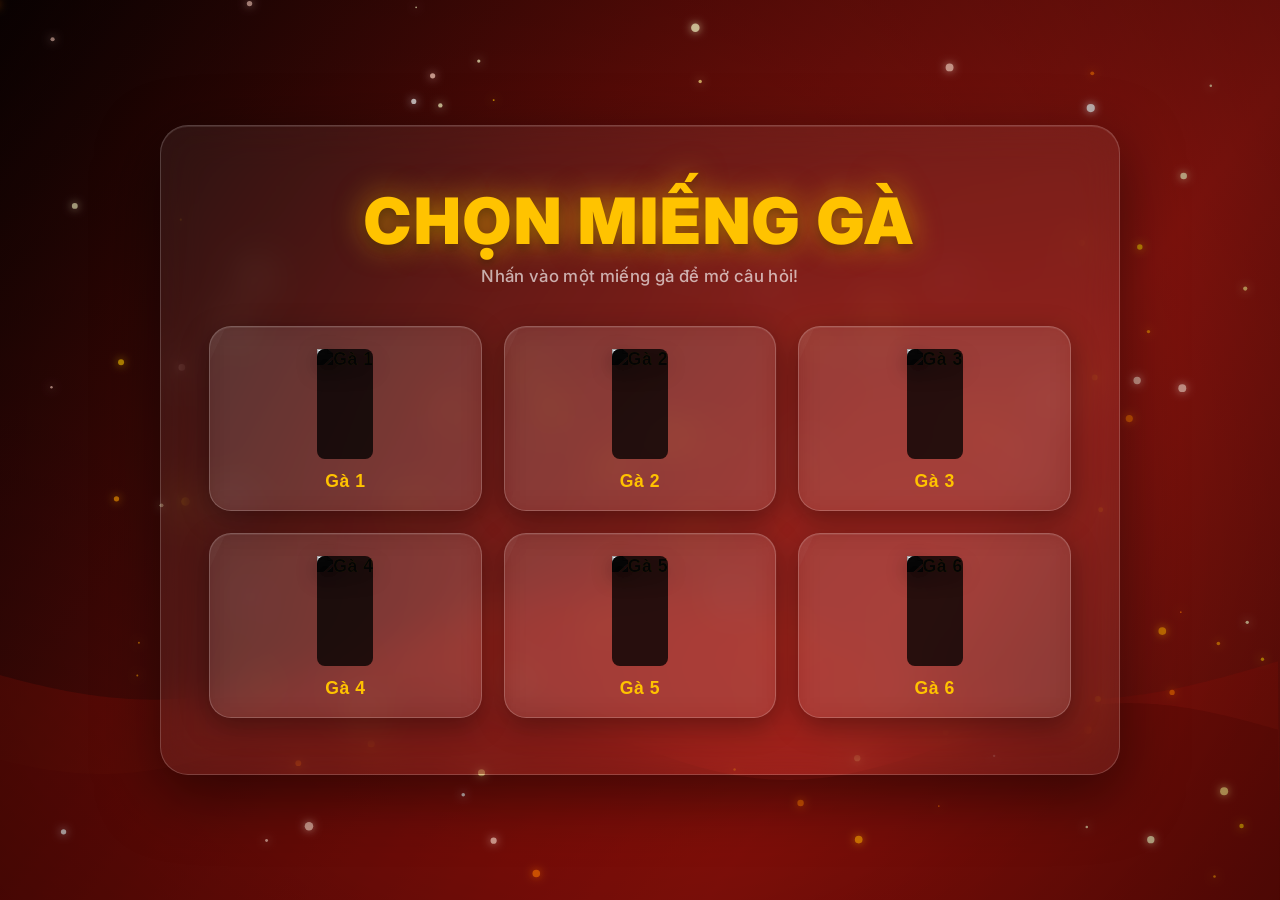
==== index.html @ 2f220aee "Add files via upload" ====
<!DOCTYPE html>
<html lang="vi">
<head>
    <meta charset="UTF-8">
    <meta name="viewport" content="width=device-width, initial-scale=1.0">
    <title>Chọn Đùi Gà – Viettel Quiz</title>
    <link rel="stylesheet" href="style.css">
</head>
<body>
    <canvas id="bg-canvas"></canvas>

    <!-- ══ HOME: CHỌN GÀ ══ -->
    <div id="home-screen" class="screen active">
        <div class="glass-panel">
            <h1 class="game-title">CHỌN MIẾNG GÀ</h1>
            <p class="subtitle">Nhấn vào một miếng gà để mở câu hỏi!</p>
            <div class="chicken-grid">
                <button class="chicken-btn" data-index="0">
                    <div class="chicken-img-wrap">
                        <img class="chicken-base" src="media/image13.png" alt="Gà 1">
                        <div class="chicken-dark"></div>
                    </div>
                    <span>Gà 1</span>
                </button>
                <button class="chicken-btn" data-index="1">
                    <div class="chicken-img-wrap">
                        <img class="chicken-base" src="media/image14.png" alt="Gà 2">
                        <div class="chicken-dark"></div>
                    </div>
                    <span>Gà 2</span>
                </button>
                <button class="chicken-btn" data-index="2">
                    <div class="chicken-img-wrap">
                        <img class="chicken-base" src="media/image15.png" alt="Gà 3">
                        <div class="chicken-dark"></div>
                    </div>
                    <span>Gà 3</span>
                </button>
                <button class="chicken-btn" data-index="3">
                    <div class="chicken-img-wrap">
                        <img class="chicken-base" src="media/image16.png" alt="Gà 4">
                        <div class="chicken-dark"></div>
                    </div>
                    <span>Gà 4</span>
                </button>
                <button class="chicken-btn" data-index="4">
                    <div class="chicken-img-wrap">
                        <img class="chicken-base" src="media/image17.png" alt="Gà 5">
                        <div class="chicken-dark"></div>
                    </div>
                    <span>Gà 5</span>
                </button>
                <button class="chicken-btn" data-index="5">
                    <div class="chicken-img-wrap">
                        <img class="chicken-base" src="media/image19.png" alt="Gà 6">
                        <div class="chicken-dark"></div>
                    </div>
                    <span>Gà 6</span>
                </button>
            </div>
        </div>
    </div>

    <!-- ══ QUESTION SCREEN ══ -->
    <div id="question-screen" class="screen">
        <!-- Orbiting background character from Slide 1 / Slide 2 mascot -->
        <img class="orbit-chicken" src="media/image18.png" alt="">

        <div class="question-container">
            <button id="back-btn" class="glass-btn">← Trở về</button>

            <!-- Mascot inside question screen, on the right side -->
            <img class="mascot-inline" src="media/image27.png" alt="Mascot">

            <div class="q-header">
                <span class="q-badge" id="q-title">Câu 1</span>
            </div>

            <div class="question-box">
                <p id="q-text">Đang tải câu hỏi...</p>
            </div>

            <div class="answers-grid">
                <button class="answer-btn">
                    <span class="letter">A</span>
                    <span class="text">...</span>
                </button>
                <button class="answer-btn">
                    <span class="letter">B</span>
                    <span class="text">...</span>
                </button>
                <button class="answer-btn">
                    <span class="letter">C</span>
                    <span class="text">...</span>
                </button>
                <button class="answer-btn">
                    <span class="letter">D</span>
                    <span class="text">...</span>
                </button>
            </div>
        </div>
    </div>

    <!-- ══ FEEDBACK MODAL ══ -->
    <div id="feedback-modal" class="modal">
        <div class="modal-content glass-panel">
            <div class="modal-icon" id="modal-icon"></div>
            <h1 id="feedback-title"></h1>
            <p id="feedback-sub"></p>
            <button id="next-btn" class="action-btn">Tiếp Tục</button>
        </div>
    </div>

    <audio id="audio-correct" src="media/audio1.wav"></audio>
    <audio id="audio-wrong"   src="media/audio2.wav"></audio>

    <script src="bg.js"></script>
    <script src="app.js"></script>
</body>
</html>
---- style.css ----
@import url('https://fonts.googleapis.com/css2?family=Inter:wght@400;600;700;800;900&display=swap');

* {
    margin: 0;
    padding: 0;
    box-sizing: border-box;
}

:root {
    --red-dark: #6b0e08;
    --red-mid: #a81810;
    --red-bright: #d4291e;
    --gold: #ffc300;
    --gold-dark: #e0a800;
    --white-glass: rgba(255, 255, 255, 0.12);
    --white-border: rgba(255, 255, 255, 0.25);
    --shadow-deep: 0 20px 60px rgba(0, 0, 0, 0.5);
    --glow-gold: 0 0 25px rgba(255, 195, 0, 0.4);
}

body {
    font-family: 'Inter', sans-serif;
    background: #140302;
    color: #fff;
    min-height: 100vh;
    display: flex;
    justify-content: center;
    align-items: center;
    overflow: hidden;
}

/* Full-screen animated canvas sits behind everything */
#bg-canvas {
    position: fixed;
    inset: 0;
    width: 100%;
    height: 100%;
    z-index: 0;
    display: block;
}

/* Subtle radial glow overlay */
body::before {
    content: '';
    position: fixed;
    top: -30%;
    left: 50%;
    transform: translateX(-50%);
    width: 120%;
    height: 160%;
    background: radial-gradient(ellipse at center, rgba(255, 180, 0, 0.08) 0%, transparent 70%);
    pointer-events: none;
    z-index: 0;
}

/* ── SCREENS ── */
.screen {
    display: none;
    width: 100%;
    min-height: 100vh;
    padding: 2rem 1.5rem;
    flex-direction: column;
    align-items: center;
    justify-content: center;
    position: relative;
    z-index: 1;
}

.screen.active {
    display: flex;
    animation: fadeSlideIn 0.45s cubic-bezier(0.22, 1, 0.36, 1);
}

@keyframes fadeSlideIn {
    from { opacity: 0; transform: translateY(20px); }
    to   { opacity: 1; transform: translateY(0); }
}


/* ── HOME PANEL ── */
.glass-panel {
    background: rgba(255, 255, 255, 0.06);
    backdrop-filter: blur(20px);
    -webkit-backdrop-filter: blur(20px);
    border: 1px solid rgba(255, 255, 255, 0.18);
    border-radius: 28px;
    padding: 3.5rem 3rem;
    box-shadow: var(--shadow-deep), inset 0 1px 0 rgba(255,255,255,0.1);
    text-align: center;
    max-width: 960px;
    width: 100%;
}

/* ── TITLE ── */
.game-title {
    font-size: clamp(2.4rem, 5vw, 4rem);
    font-weight: 900;
    letter-spacing: 0.04em;
    text-transform: uppercase;
    color: var(--gold);
    text-shadow: 0 0 30px rgba(255, 195, 0, 0.6), 0 4px 10px rgba(0,0,0,0.4);
    margin-bottom: 0.4rem;
}

.subtitle {
    font-size: 1.05rem;
    font-weight: 500;
    color: rgba(255,255,255,0.65);
    margin-bottom: 2.5rem;
    letter-spacing: 0.02em;
}


/* ── CHICKEN GRID ── */
.chicken-grid {
    display: grid;
    grid-template-columns: repeat(3, 1fr);
    gap: 22px;
}

.chicken-btn {
    background: rgba(255, 255, 255, 0.08);
    backdrop-filter: blur(12px);
    -webkit-backdrop-filter: blur(12px);
    border: 1.5px solid rgba(255, 255, 255, 0.2);
    padding: 22px 16px 18px;
    border-radius: 22px;
    font-size: 1.1rem;
    font-weight: 800;
    color: var(--gold);
    letter-spacing: 0.03em;
    cursor: pointer;
    box-shadow: 0 8px 28px rgba(0,0,0,0.35), inset 0 1px 0 rgba(255,255,255,0.08);
    transition: all 0.3s cubic-bezier(0.22, 1, 0.36, 1);
    display: flex;
    flex-direction: column;
    align-items: center;
    gap: 12px;
    position: relative;
    overflow: hidden;
}

/* inner shine */
.chicken-btn::after {
    content: '';
    position: absolute;
    top: 0; left: -60%;
    width: 50%; height: 100%;
    background: linear-gradient(100deg, transparent, rgba(255,255,255,0.08), transparent);
    transform: skewX(-25deg);
    transition: left 0.5s ease;
    pointer-events: none;
}

.chicken-btn:hover::after { left: 120%; }

/* Image wrapper: stacks base and check icon */
.chicken-img-wrap {
    position: relative;
    width: auto;
    height: 110px;
    display: flex;
    align-items: center;
    justify-content: center;
}

/* Dark overlay that hides the chicken until correctly answered */
.chicken-dark {
    position: absolute;
    inset: 0;
    border-radius: 8px;
    background: rgba(0, 0, 0, 0.75);
    backdrop-filter: brightness(0.1) saturate(0);
    -webkit-backdrop-filter: brightness(0.1) saturate(0);
    transition: opacity 0.6s ease, backdrop-filter 0.6s ease;
    pointer-events: none;
    z-index: 2;
}

/* Keep .chicken-base for the base image */
.chicken-base {
    height: 110px;
    width: auto;
    object-fit: contain;
    transition: transform 0.35s cubic-bezier(0.22, 1, 0.36, 1), filter 0.35s;
    display: block;
    position: relative;
    z-index: 1;
    filter: drop-shadow(0 6px 10px rgba(0,0,0,0.4));
}

/* PPT checkmark overlay slot – now unused; kept for safe removal */
.chicken-check { display: none; }

/* When solved-correct: the image-wrap grows a vivid gold ring */
.chicken-btn.solved-correct .chicken-img-wrap::after {
    content: '';
    position: absolute;
    inset: -6px;
    border-radius: 50%;
    border: 4px solid var(--gold);
    box-shadow: 0 0 20px rgba(255,200,0,0.8), inset 0 0 10px rgba(255,200,0,0.3);
    animation: ringPulse 1.2s ease-in-out infinite;
    pointer-events: none;
}

@keyframes ringPulse {
    0%,100% { opacity: 1;  transform: scale(1); }
    50%      { opacity: 0.7; transform: scale(1.08); }
}

.chicken-btn:hover {
    transform: translateY(-10px) scale(1.04);
    border-color: var(--gold);
    box-shadow: 0 18px 40px rgba(0,0,0,0.45), var(--glow-gold), inset 0 1px 0 rgba(255,255,255,0.12);
    background: rgba(255, 255, 255, 0.15);
}

.chicken-btn:hover .chicken-sprite,
.chicken-btn:hover .chicken-base {
    transform: scale(1.12) rotate(4deg);
    filter: drop-shadow(0 12px 18px rgba(255, 195, 0, 0.35)) brightness(1.08);
}

.chicken-btn:active {
    transform: scale(0.97);
}

.chicken-btn.solved {
    /* base solved state – only used as fallback */
    cursor: not-allowed;
    transform: none !important;
}

.chicken-btn.solved img {
    transform: none !important;
}

/* ✅ Solved-correct: lift the darkness, reveal the chicken! */
.chicken-btn.solved-correct {
    cursor: not-allowed;
    border-color: var(--gold);
    background: rgba(255, 195, 0, 0.15);
    animation: chickenGlow 2s ease-in-out infinite;
    transform: none !important;
}

/* Lift the dark overlay completely */
.chicken-btn.solved-correct .chicken-dark {
    opacity: 0;
    backdrop-filter: none;
    -webkit-backdrop-filter: none;
}

/* Reveal the full-color, glowing chicken image */
.chicken-btn.solved-correct .chicken-base {
    filter: drop-shadow(0 0 16px rgba(255,210,0,0.9)) brightness(1.2) saturate(1.2);
    transform: scale(1.06) !important;
}

/* Label text turns gold */
.chicken-btn.solved-correct span {
    color: var(--gold);
    text-shadow: 0 0 10px rgba(255,195,0,0.7);
}

@keyframes chickenGlow {
    0%, 100% { box-shadow: 0 0 20px rgba(255,195,0,0.45), 0 0 40px rgba(255,140,0,0.2); }
    50%       { box-shadow: 0 0 40px rgba(255,195,0,0.9), 0 0 80px rgba(255,200,0,0.5); }
}


/* ── QUESTION SCREEN ── */
.question-container {
    width: 100%;
    max-width: 960px;
    position: relative;
    background: rgba(255, 255, 255, 0.07);
    padding: 50px 48px 44px;
    border-radius: 28px;
    box-shadow: var(--shadow-deep), inset 0 1px 0 rgba(255,255,255,0.1);
    border: 1px solid rgba(255,255,255,0.16);
    z-index: 1;
}

.glass-btn {
    position: absolute;
    top: 22px;
    left: 22px;
    background: rgba(255,255,255,0.1);
    border: 1px solid rgba(255,255,255,0.25);
    color: rgba(255,255,255,0.85);
    padding: 9px 18px;
    border-radius: 50px;
    cursor: pointer;
    font-size: 0.95rem;
    font-weight: 700;
    font-family: 'Inter', sans-serif;
    transition: all 0.2s;
    z-index: 10;
    letter-spacing: 0.02em;
}

.glass-btn:hover {
    background: rgba(255,255,255,0.22);
    border-color: var(--gold);
    color: var(--gold);
}

/* Mascot fixed at bottom-right corner */
.mascot-inline {
    position: fixed;
    right: 20px;
    bottom: -10px;
    height: 280px;
    width: auto;
    z-index: 50;
    filter: drop-shadow(0 10px 20px rgba(0,0,0,0.55));
    animation: floatMascot 4s ease-in-out infinite;
    pointer-events: none;
}

@keyframes floatMascot {
    0%, 100% { transform: translateY(0) rotate(0deg); }
    50%       { transform: translateY(-16px) rotate(3deg); }
}

/* Orbiting hero chicken from Slide 1 – behind the question card */
.orbit-chicken {
    position: fixed;
    top: 50%;
    left: 50%;
    width: 300px;
    opacity: 0.15;
    pointer-events: none;
    z-index: 0;
    filter: drop-shadow(0 0 25px rgba(255,180,0,0.35));
    animation: orbitAround 20s linear infinite;
    transform-origin: center center;
}

@keyframes orbitAround {
    0%   { transform: rotate(0deg)   translateX(42vw) rotate(0deg);   }
    100% { transform: rotate(360deg) translateX(42vw) rotate(-360deg); }
}

/* ── QUESTION HEADER ── */
.q-header {
    text-align: center;
    margin-bottom: 20px;
    margin-top: 10px;
}

.q-badge {
    display: inline-block;
    background: var(--gold);
    color: #000;
    font-size: 1rem;
    font-weight: 900;
    letter-spacing: 0.18em;
    text-transform: uppercase;
    padding: 6px 26px;
    border-radius: 50px;
    box-shadow: 0 4px 14px rgba(255, 195, 0, 0.45);
}

.question-box {
    background: rgba(0, 0, 0, 0.35);
    border: 1.5px solid rgba(255, 195, 0, 0.4);
    border-radius: 18px;
    padding: 32px 40px;
    font-size: clamp(1.15rem, 2.2vw, 1.55rem);
    font-weight: 700;
    text-align: center;
    line-height: 1.55;
    margin-bottom: 34px;
    box-shadow: 0 0 40px rgba(255,195,0,0.06), inset 0 2px 0 rgba(255,255,255,0.05);
    color: #fff;
}

/* ── ANSWER GRID ── */
.answers-grid {
    display: grid;
    grid-template-columns: 1fr 1fr;
    gap: 16px;
}

.answer-btn {
    background: rgba(255,255,255,0.07);
    border: 1.5px solid rgba(255,255,255,0.2);
    padding: 18px 22px;
    border-radius: 14px;
    font-size: clamp(0.95rem, 1.5vw, 1.2rem);
    font-family: 'Inter', sans-serif;
    font-weight: 600;
    color: rgba(255,255,255,0.9);
    text-align: left;
    display: flex;
    align-items: center;
    gap: 14px;
    cursor: pointer;
    transition: all 0.2s cubic-bezier(0.22, 1, 0.36, 1);
    line-height: 1.4;
    position: relative;
    overflow: hidden;
}

.answer-btn::before {
    content: '';
    position: absolute;
    inset: 0;
    background: rgba(255,255,255,0);
    transition: background 0.2s;
    border-radius: inherit;
}

.answer-btn:hover {
    background: rgba(255,255,255,0.14);
    border-color: var(--gold);
    transform: translateY(-3px);
    box-shadow: 0 8px 24px rgba(0,0,0,0.35), var(--glow-gold);
    color: #fff;
}

.answer-btn .letter {
    background: var(--gold);
    color: #000;
    font-weight: 900;
    font-size: 1rem;
    width: 36px;
    height: 36px;
    border-radius: 50%;
    display: flex;
    align-items: center;
    justify-content: center;
    flex-shrink: 0;
    box-shadow: 0 3px 10px rgba(0,0,0,0.3);
    letter-spacing: 0;
}

.answer-btn.correct {
    background: linear-gradient(135deg, #0a6b38, #0d9e51) !important;
    border-color: #00e676 !important;
    box-shadow: 0 0 30px rgba(0, 230, 118, 0.45) !important;
    color: #fff;
    animation: pulseGreen 0.7s ease;
}

.answer-btn.correct .letter { background: #00e676; color: #000; }

.answer-btn.wrong {
    background: linear-gradient(135deg, #7a1010, #b52121) !important;
    border-color: #ff5252 !important;
    box-shadow: 0 0 25px rgba(255, 82, 82, 0.4) !important;
    color: #fff;
    animation: shakeIt 0.4s ease;
}

.answer-btn.wrong .letter { background: #ff5252; color: #fff; }

@keyframes pulseGreen {
    0% { box-shadow: 0 0 0 rgba(0,230,118,0); }
    50% { box-shadow: 0 0 40px rgba(0,230,118,0.6); }
    100% { box-shadow: 0 0 30px rgba(0,230,118,0.45); }
}

@keyframes shakeIt {
    0%,100% { transform: translateX(0); }
    20% { transform: translateX(-8px); }
    60% { transform: translateX(8px); }
    80% { transform: translateX(-5px); }
}


/* ── MODAL ── */
.modal {
    display: none;
    position: fixed;
    inset: 0;
    background: rgba(0,0,0,0.72);
    backdrop-filter: blur(8px);
    z-index: 200;
    justify-content: center;
    align-items: center;
}

.modal.active {
    display: flex;
    animation: fadeSlideIn 0.3s ease;
}

.modal-content.glass-panel {
    max-width: 480px;
    padding: 2.8rem 3rem;
    text-align: center;
}

.modal-icon {
    font-size: 4rem;
    margin-bottom: 0.5rem;
    line-height: 1;
}

#feedback-title {
    font-size: clamp(1.8rem, 3.5vw, 2.8rem);
    font-weight: 900;
    letter-spacing: 0.04em;
    margin-bottom: 0.5rem;
    text-transform: uppercase;
}

#feedback-title.win {
    color: #00e676;
    text-shadow: 0 0 30px rgba(0,230,118,0.6);
}

#feedback-title.lose {
    color: #ff5252;
    text-shadow: 0 0 30px rgba(255,82,82,0.6);
}

#feedback-sub {
    font-size: 0.95rem;
    color: rgba(255,255,255,0.5);
    margin-bottom: 1.8rem;
    font-weight: 500;
}

.action-btn {
    background: var(--gold);
    color: #000;
    border: none;
    padding: 14px 44px;
    font-size: 1.05rem;
    font-family: 'Inter', sans-serif;
    font-weight: 800;
    border-radius: 50px;
    cursor: pointer;
    letter-spacing: 0.06em;
    text-transform: uppercase;
    box-shadow: 0 8px 24px rgba(255,195,0,0.45);
    transition: all 0.2s;
}

.action-btn:hover {
    transform: scale(1.07);
    box-shadow: 0 12px 32px rgba(255,195,0,0.6);
    background: #ffe066;
}
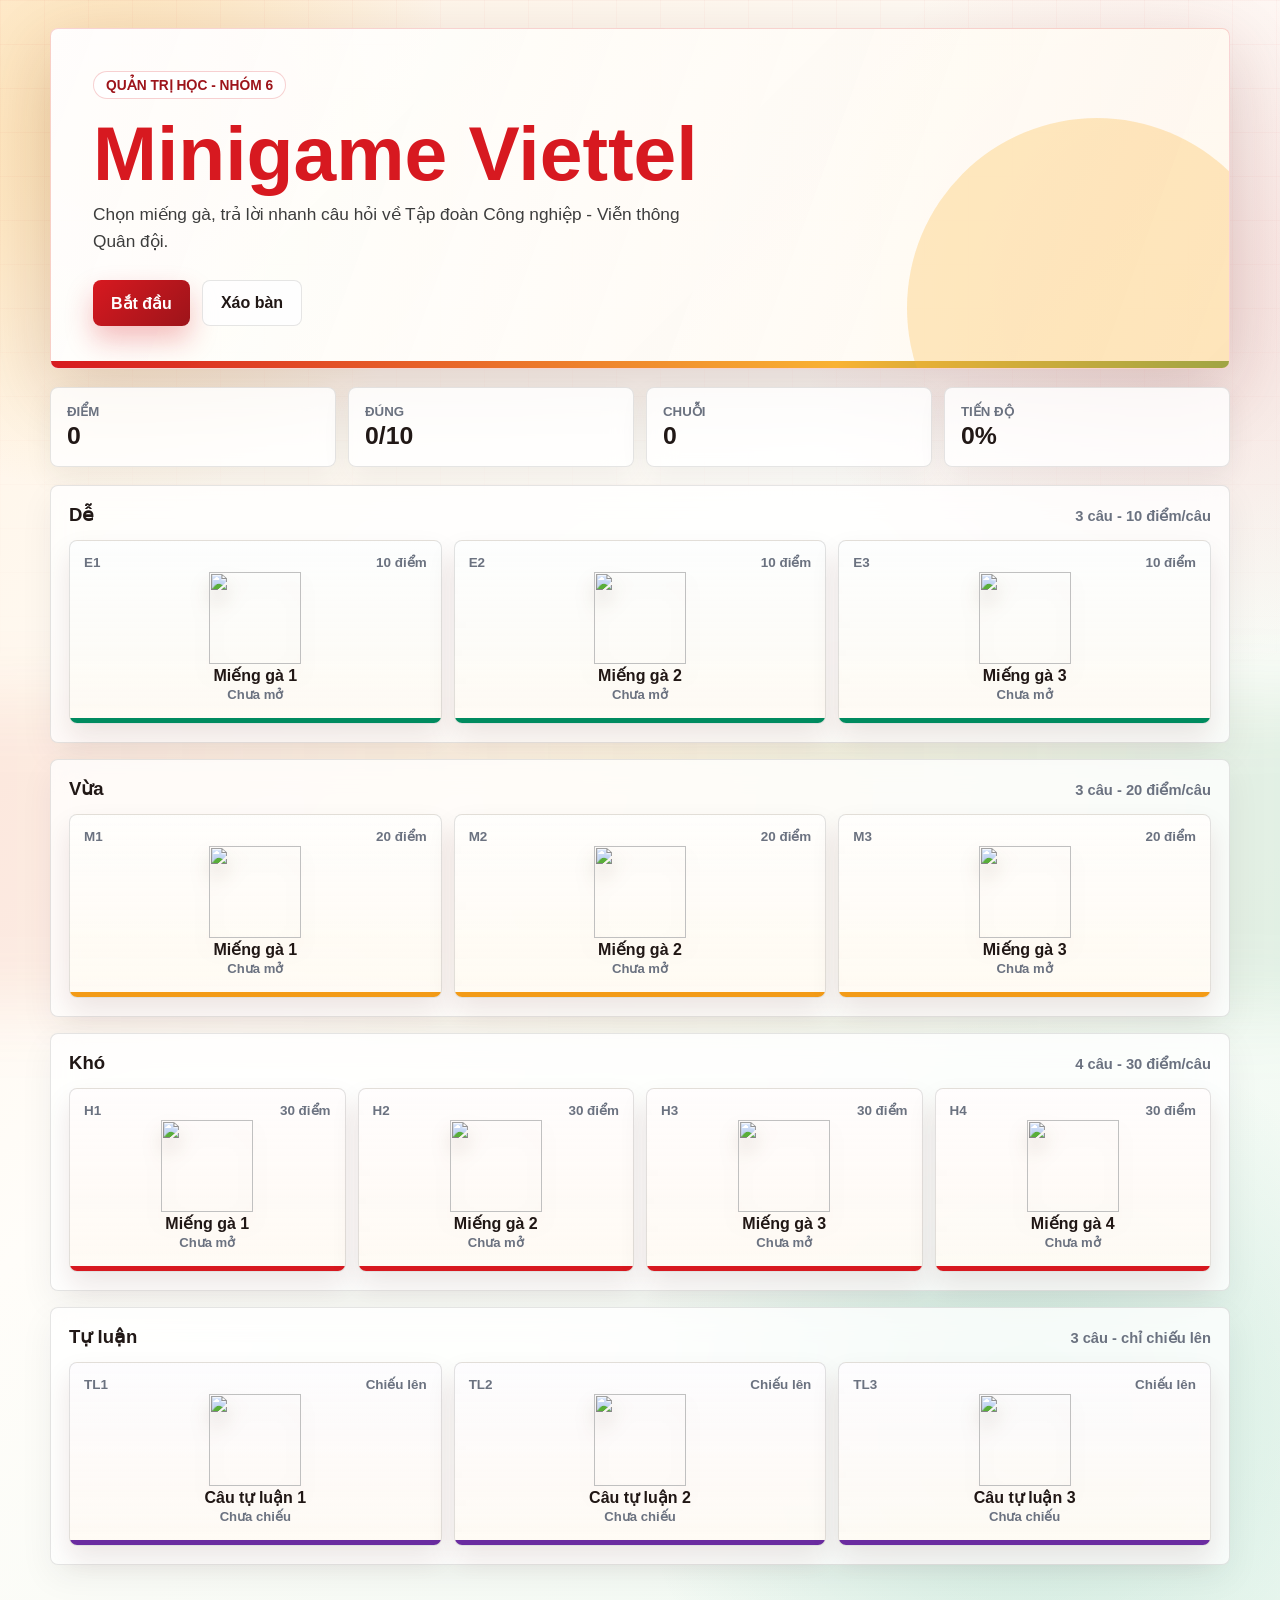
==== commit c734b332: "Add files via upload" ====
--- a/index.html
+++ b/index.html
@@ -1,120 +1,96 @@
-<!DOCTYPE html>
-<html lang="vi">
-<head>
-    <meta charset="UTF-8">
-    <meta name="viewport" content="width=device-width, initial-scale=1.0">
-    <title>Chọn Đùi Gà – Viettel Quiz</title>
-    <link rel="stylesheet" href="style.css">
-</head>
-<body>
-    <canvas id="bg-canvas"></canvas>
-
-    <!-- ══ HOME: CHỌN GÀ ══ -->
-    <div id="home-screen" class="screen active">
-        <div class="glass-panel">
-            <h1 class="game-title">CHỌN MIẾNG GÀ</h1>
-            <p class="subtitle">Nhấn vào một miếng gà để mở câu hỏi!</p>
-            <div class="chicken-grid">
-                <button class="chicken-btn" data-index="0">
-                    <div class="chicken-img-wrap">
-                        <img class="chicken-base" src="media/image13.png" alt="Gà 1">
-                        <div class="chicken-dark"></div>
-                    </div>
-                    <span>Gà 1</span>
-                </button>
-                <button class="chicken-btn" data-index="1">
-                    <div class="chicken-img-wrap">
-                        <img class="chicken-base" src="media/image14.png" alt="Gà 2">
-                        <div class="chicken-dark"></div>
-                    </div>
-                    <span>Gà 2</span>
-                </button>
-                <button class="chicken-btn" data-index="2">
-                    <div class="chicken-img-wrap">
-                        <img class="chicken-base" src="media/image15.png" alt="Gà 3">
-                        <div class="chicken-dark"></div>
-                    </div>
-                    <span>Gà 3</span>
-                </button>
-                <button class="chicken-btn" data-index="3">
-                    <div class="chicken-img-wrap">
-                        <img class="chicken-base" src="media/image16.png" alt="Gà 4">
-                        <div class="chicken-dark"></div>
-                    </div>
-                    <span>Gà 4</span>
-                </button>
-                <button class="chicken-btn" data-index="4">
-                    <div class="chicken-img-wrap">
-                        <img class="chicken-base" src="media/image17.png" alt="Gà 5">
-                        <div class="chicken-dark"></div>
-                    </div>
-                    <span>Gà 5</span>
-                </button>
-                <button class="chicken-btn" data-index="5">
-                    <div class="chicken-img-wrap">
-                        <img class="chicken-base" src="media/image19.png" alt="Gà 6">
-                        <div class="chicken-dark"></div>
-                    </div>
-                    <span>Gà 6</span>
-                </button>
-            </div>
-        </div>
-    </div>
-
-    <!-- ══ QUESTION SCREEN ══ -->
-    <div id="question-screen" class="screen">
-        <!-- Orbiting background character from Slide 1 / Slide 2 mascot -->
-        <img class="orbit-chicken" src="media/image18.png" alt="">
-
-        <div class="question-container">
-            <button id="back-btn" class="glass-btn">← Trở về</button>
-
-            <!-- Mascot inside question screen, on the right side -->
-            <img class="mascot-inline" src="media/image27.png" alt="Mascot">
-
-            <div class="q-header">
-                <span class="q-badge" id="q-title">Câu 1</span>
-            </div>
-
-            <div class="question-box">
-                <p id="q-text">Đang tải câu hỏi...</p>
-            </div>
-
-            <div class="answers-grid">
-                <button class="answer-btn">
-                    <span class="letter">A</span>
-                    <span class="text">...</span>
-                </button>
-                <button class="answer-btn">
-                    <span class="letter">B</span>
-                    <span class="text">...</span>
-                </button>
-                <button class="answer-btn">
-                    <span class="letter">C</span>
-                    <span class="text">...</span>
-                </button>
-                <button class="answer-btn">
-                    <span class="letter">D</span>
-                    <span class="text">...</span>
-                </button>
-            </div>
-        </div>
-    </div>
-
-    <!-- ══ FEEDBACK MODAL ══ -->
-    <div id="feedback-modal" class="modal">
-        <div class="modal-content glass-panel">
-            <div class="modal-icon" id="modal-icon"></div>
-            <h1 id="feedback-title"></h1>
-            <p id="feedback-sub"></p>
-            <button id="next-btn" class="action-btn">Tiếp Tục</button>
-        </div>
-    </div>
-
-    <audio id="audio-correct" src="media/audio1.wav"></audio>
-    <audio id="audio-wrong"   src="media/audio2.wav"></audio>
-
-    <script src="bg.js"></script>
-    <script src="app.js"></script>
-</body>
-</html>
+<!DOCTYPE html>
+<html lang="vi">
+  <head>
+    <meta charset="UTF-8" />
+    <meta name="viewport" content="width=device-width, initial-scale=1.0" />
+    <title>Minigame Viettel - Chọn miếng gà</title>
+    <link rel="stylesheet" href="./styles.css" />
+  </head>
+  <body>
+    <canvas id="confettiCanvas" aria-hidden="true"></canvas>
+
+    <main class="game-shell">
+      <section class="hero">
+        <div class="hero-copy">
+          <span class="kicker">Quản trị học - Nhóm 6</span>
+          <h1>Minigame Viettel</h1>
+          <p>Chọn miếng gà, trả lời nhanh câu hỏi về Tập đoàn Công nghiệp - Viễn thông Quân đội.</p>
+          <div class="hero-actions">
+            <button class="primary-btn" id="startBtn" type="button">Bắt đầu</button>
+            <button class="ghost-btn" id="shuffleBtn" type="button" title="Đổi vị trí các miếng gà">Xáo bàn</button>
+          </div>
+        </div>
+
+        <div class="hero-art" aria-hidden="true">
+          <img class="mascot" src="./assets/chicken-mascot.png" alt="" />
+          <img class="bucket" src="./assets/fried-chicken-bucket.png" alt="" />
+        </div>
+      </section>
+
+      <section class="scorebar" aria-label="Bảng điểm">
+        <div>
+          <span>Điểm</span>
+          <strong id="score">0</strong>
+        </div>
+        <div>
+          <span>Đúng</span>
+          <strong id="correctCount">0/10</strong>
+        </div>
+        <div>
+          <span>Chuỗi</span>
+          <strong id="streak">0</strong>
+        </div>
+        <div>
+          <span>Tiến độ</span>
+          <strong id="progressText">0%</strong>
+        </div>
+      </section>
+
+      <section class="board" id="board" aria-label="Bàn chọn câu hỏi"></section>
+    </main>
+
+    <dialog class="question-dialog" id="questionDialog">
+      <article class="question-card">
+        <button class="icon-btn close-btn" id="closeDialog" type="button" aria-label="Đóng">×</button>
+
+        <header class="question-header">
+          <div>
+            <span class="pill" id="questionLevel">Dễ</span>
+            <span class="source" id="questionSource">PDF</span>
+          </div>
+          <div class="timer" aria-live="polite">
+            <span id="timerValue">30</span>
+          </div>
+        </header>
+
+        <h2 id="questionText"></h2>
+        <div class="answers" id="answers"></div>
+
+        <section class="result-panel" id="resultPanel" hidden>
+          <img id="resultIcon" alt="" />
+          <div>
+            <strong id="resultTitle"></strong>
+            <p id="resultExplain"></p>
+          </div>
+        </section>
+
+        <footer class="question-footer">
+          <button class="ghost-btn" id="retryBtn" type="button" hidden>Trả lời lại</button>
+          <button class="ghost-btn" id="nextBtn" type="button" hidden>Câu khác</button>
+        </footer>
+      </article>
+    </dialog>
+
+    <dialog class="final-dialog" id="finalDialog">
+      <article class="final-card">
+        <img src="./assets/fried-chicken-pieces.png" alt="" />
+        <span class="kicker">Hoàn thành</span>
+        <h2 id="finalTitle">Kết quả</h2>
+        <p id="finalText"></p>
+        <button class="primary-btn" id="restartBtn" type="button">Chơi lại</button>
+      </article>
+    </dialog>
+
+    <script src="./script.js"></script>
+  </body>
+</html>
--- a/styles.css
+++ b/styles.css
@@ -0,0 +1,738 @@
+:root {
+  --viettel-red: #d71920;
+  --red-dark: #9d141a;
+  --ink: #211816;
+  --muted: #6b7280;
+  --paper: #fffaf2;
+  --white: #ffffff;
+  --gold: #f9b233;
+  --green: #008b5f;
+  --teal: #0b7a82;
+  --line: rgba(23, 23, 23, 0.11);
+  --shadow: 0 22px 70px rgba(74, 24, 20, 0.18);
+}
+
+* {
+  box-sizing: border-box;
+}
+
+body {
+  min-height: 100vh;
+  margin: 0;
+  color: var(--ink);
+  overflow-x: hidden;
+  font-family: "Segoe UI Variable", "Be Vietnam Pro", "Segoe UI", Arial, sans-serif;
+  background:
+    radial-gradient(circle at 9% 9%, rgba(249, 178, 51, 0.32), transparent 22rem),
+    radial-gradient(circle at 92% 18%, rgba(215, 25, 32, 0.13), transparent 24rem),
+    radial-gradient(circle at 80% 88%, rgba(0, 139, 95, 0.16), transparent 25rem),
+    linear-gradient(135deg, #fff3e4 0%, #fffdf9 44%, #eef9f2 100%);
+}
+
+body::before {
+  content: "";
+  position: fixed;
+  inset: 0;
+  z-index: -1;
+  pointer-events: none;
+  background-image:
+    linear-gradient(rgba(215, 25, 32, 0.05) 1px, transparent 1px),
+    linear-gradient(90deg, rgba(215, 25, 32, 0.045) 1px, transparent 1px);
+  background-size: 44px 44px;
+  mask-image: linear-gradient(to bottom, rgba(0, 0, 0, 0.65), transparent 78%);
+}
+
+body::after {
+  content: "";
+  position: fixed;
+  inset: auto -12% 0;
+  z-index: -1;
+  height: 34vh;
+  pointer-events: none;
+  background: linear-gradient(90deg, rgba(215, 25, 32, 0.08), rgba(249, 178, 51, 0.13), rgba(0, 139, 95, 0.1));
+  filter: blur(38px);
+  transform: translateY(35%);
+}
+
+button {
+  font: inherit;
+}
+
+[hidden] {
+  display: none !important;
+}
+
+#confettiCanvas {
+  position: fixed;
+  inset: 0;
+  z-index: 20;
+  pointer-events: none;
+}
+
+.game-shell {
+  width: min(1180px, calc(100% - 32px));
+  margin: 0 auto;
+  padding: 28px 0 44px;
+}
+
+.hero {
+  position: relative;
+  display: grid;
+  grid-template-columns: minmax(0, 1.2fr) minmax(300px, 0.8fr);
+  min-height: 330px;
+  overflow: hidden;
+  border: 1px solid rgba(215, 25, 32, 0.18);
+  border-radius: 8px;
+  background:
+    linear-gradient(110deg, rgba(255, 255, 255, 0.96), rgba(255, 250, 242, 0.9)),
+    linear-gradient(135deg, rgba(215, 25, 32, 0.08), rgba(249, 178, 51, 0.18));
+  box-shadow: var(--shadow);
+  animation: pageRise 0.55s ease both;
+}
+
+.hero::before {
+  content: "";
+  position: absolute;
+  inset: auto 0 0;
+  height: 7px;
+  background: linear-gradient(90deg, var(--viettel-red), var(--gold), var(--green), var(--teal));
+  background-size: 200% 100%;
+  animation: colorFlow 6s ease-in-out infinite;
+}
+
+.hero-copy {
+  position: relative;
+  z-index: 1;
+  padding: 42px;
+}
+
+.kicker {
+  display: inline-flex;
+  width: fit-content;
+  align-items: center;
+  min-height: 28px;
+  padding: 5px 12px;
+  border: 1px solid rgba(215, 25, 32, 0.2);
+  border-radius: 999px;
+  color: var(--red-dark);
+  background: rgba(255, 255, 255, 0.8);
+  font-size: 0.86rem;
+  font-weight: 800;
+  text-transform: uppercase;
+  letter-spacing: 0;
+}
+
+h1,
+h2,
+p {
+  margin-top: 0;
+}
+
+.hero h1 {
+  margin: 18px 0 10px;
+  color: var(--viettel-red);
+  font-size: clamp(2.6rem, 6vw, 5.2rem);
+  line-height: 0.96;
+  letter-spacing: 0;
+}
+
+.hero p {
+  max-width: 620px;
+  margin-bottom: 26px;
+  color: #3d3d3d;
+  font-size: 1.08rem;
+  line-height: 1.55;
+}
+
+.hero-actions,
+.question-footer {
+  display: flex;
+  flex-wrap: wrap;
+  gap: 12px;
+}
+
+.primary-btn,
+.ghost-btn {
+  min-height: 46px;
+  padding: 0 18px;
+  border-radius: 8px;
+  border: 0;
+  cursor: pointer;
+  font-weight: 800;
+  transition: transform 0.16s ease, box-shadow 0.16s ease, background 0.16s ease;
+}
+
+.primary-btn {
+  color: var(--white);
+  background: linear-gradient(135deg, var(--viettel-red), var(--red-dark));
+  box-shadow: 0 14px 28px rgba(215, 25, 32, 0.28);
+}
+
+.ghost-btn {
+  color: var(--ink);
+  border: 1px solid var(--line);
+  background: rgba(255, 255, 255, 0.86);
+}
+
+.primary-btn:hover,
+.ghost-btn:hover,
+.question-tile:hover,
+.answer-btn:hover {
+  transform: translateY(-2px);
+}
+
+.hero-art {
+  position: relative;
+  min-height: 330px;
+}
+
+.hero-art::before {
+  content: "";
+  position: absolute;
+  right: -58px;
+  bottom: -130px;
+  width: 380px;
+  height: 380px;
+  border-radius: 50%;
+  background: rgba(249, 178, 51, 0.28);
+}
+
+.mascot {
+  position: absolute;
+  right: 108px;
+  bottom: 18px;
+  width: min(240px, 48%);
+  filter: drop-shadow(0 18px 18px rgba(59, 24, 9, 0.18));
+  animation: floatSoft 4.8s ease-in-out infinite;
+}
+
+.bucket {
+  position: absolute;
+  right: 18px;
+  bottom: 30px;
+  width: min(280px, 58%);
+  filter: drop-shadow(0 18px 24px rgba(59, 24, 9, 0.22));
+  animation: floatSoft 5.4s ease-in-out 0.25s infinite;
+}
+
+.scorebar {
+  display: grid;
+  grid-template-columns: repeat(4, 1fr);
+  gap: 12px;
+  margin: 18px 0;
+}
+
+.scorebar > div {
+  min-width: 0;
+  padding: 16px;
+  border: 1px solid var(--line);
+  border-radius: 8px;
+  background: rgba(255, 255, 255, 0.82);
+  box-shadow: 0 10px 28px rgba(31, 41, 55, 0.07);
+  backdrop-filter: blur(14px);
+}
+
+.scorebar span {
+  display: block;
+  color: var(--muted);
+  font-size: 0.83rem;
+  font-weight: 700;
+  text-transform: uppercase;
+  letter-spacing: 0;
+}
+
+.scorebar strong {
+  display: block;
+  margin-top: 3px;
+  font-size: 1.55rem;
+}
+
+.board {
+  display: grid;
+  gap: 16px;
+}
+
+.level-section {
+  padding: 18px;
+  border: 1px solid var(--line);
+  border-radius: 8px;
+  background: rgba(255, 255, 255, 0.78);
+  box-shadow: 0 12px 34px rgba(31, 41, 55, 0.06);
+  backdrop-filter: blur(14px);
+  animation: pageRise 0.5s ease both;
+}
+
+.level-heading {
+  display: flex;
+  align-items: center;
+  justify-content: space-between;
+  gap: 12px;
+  margin-bottom: 14px;
+}
+
+.level-heading h2 {
+  margin: 0;
+  font-size: 1.16rem;
+}
+
+.level-heading span {
+  color: var(--muted);
+  font-size: 0.92rem;
+  font-weight: 700;
+}
+
+.tile-grid {
+  display: grid;
+  grid-template-columns: repeat(auto-fit, minmax(168px, 1fr));
+  gap: 12px;
+}
+
+.question-tile {
+  position: relative;
+  min-height: 184px;
+  display: grid;
+  align-content: space-between;
+  justify-items: center;
+  padding: 14px;
+  overflow: hidden;
+  border: 1px solid rgba(23, 23, 23, 0.12);
+  border-radius: 8px;
+  color: var(--ink);
+  background:
+    linear-gradient(180deg, rgba(255, 255, 255, 0.92), rgba(255, 250, 242, 0.82)),
+    var(--tile-color, #fff);
+  cursor: pointer;
+  box-shadow: 0 14px 28px rgba(74, 24, 20, 0.1);
+  transition: transform 0.16s ease, box-shadow 0.16s ease, opacity 0.16s ease, border-color 0.16s ease;
+}
+
+.question-tile::after {
+  content: "";
+  position: absolute;
+  inset: auto 0 0;
+  height: 5px;
+  background: var(--accent, var(--viettel-red));
+}
+
+.question-tile[disabled] {
+  cursor: default;
+  opacity: 0.66;
+}
+
+.question-tile[disabled]:hover {
+  transform: none;
+}
+
+.question-tile:hover {
+  box-shadow: 0 20px 38px rgba(74, 24, 20, 0.15);
+}
+
+.tile-top {
+  display: flex;
+  width: 100%;
+  justify-content: space-between;
+  gap: 8px;
+  color: var(--muted);
+  font-size: 0.84rem;
+  font-weight: 800;
+}
+
+.tile-image {
+  width: 92px;
+  height: 92px;
+  object-fit: contain;
+  filter: drop-shadow(0 12px 10px rgba(83, 42, 12, 0.15));
+  transition: transform 0.2s ease;
+}
+
+.question-tile:hover .tile-image {
+  transform: rotate(-2deg) scale(1.04);
+}
+
+.tile-title {
+  margin: 0;
+  font-size: 1rem;
+  font-weight: 900;
+  text-align: center;
+}
+
+.tile-status {
+  min-height: 22px;
+  color: var(--muted);
+  font-size: 0.82rem;
+  font-weight: 800;
+}
+
+.question-tile.correct {
+  border-color: rgba(0, 139, 95, 0.42);
+}
+
+.question-tile.wrong {
+  border-color: rgba(215, 25, 32, 0.42);
+}
+
+.question-tile.retrying {
+  border-color: rgba(249, 178, 51, 0.68);
+}
+
+.question-tile.seen {
+  border-color: rgba(106, 44, 160, 0.35);
+}
+
+dialog {
+  border: 0;
+  padding: 0;
+  background: transparent;
+}
+
+dialog::backdrop {
+  background: rgba(23, 23, 23, 0.58);
+  backdrop-filter: blur(6px);
+}
+
+.question-card,
+.final-card {
+  width: min(720px, calc(100vw - 28px));
+  border-radius: 8px;
+  background: var(--white);
+  box-shadow: 0 30px 90px rgba(0, 0, 0, 0.28);
+}
+
+.question-card {
+  position: relative;
+  padding: 26px;
+  animation: dialogPop 0.18s ease both;
+}
+
+.question-card.essay-mode {
+  width: min(920px, calc(100vw - 28px));
+  background:
+    linear-gradient(135deg, rgba(255, 255, 255, 0.98), rgba(255, 247, 230, 0.94)),
+    radial-gradient(circle at 92% 10%, rgba(106, 44, 160, 0.14), transparent 22rem);
+}
+
+.icon-btn {
+  width: 38px;
+  height: 38px;
+  border: 1px solid var(--line);
+  border-radius: 8px;
+  background: var(--white);
+  cursor: pointer;
+  font-size: 1.5rem;
+  line-height: 1;
+}
+
+.close-btn {
+  position: absolute;
+  top: 14px;
+  right: 14px;
+}
+
+.question-header {
+  display: flex;
+  align-items: center;
+  justify-content: space-between;
+  gap: 14px;
+  padding-right: 42px;
+}
+
+.pill,
+.source {
+  display: inline-flex;
+  align-items: center;
+  min-height: 30px;
+  padding: 5px 10px;
+  border-radius: 999px;
+  font-size: 0.84rem;
+  font-weight: 900;
+}
+
+.pill {
+  color: var(--white);
+  background: var(--viettel-red);
+}
+
+.source {
+  color: #3c3c3c;
+  background: #f2f4f7;
+}
+
+.timer {
+  display: grid;
+  place-items: center;
+  width: 58px;
+  height: 58px;
+  border: 4px solid var(--gold);
+  border-radius: 50%;
+  color: var(--red-dark);
+  font-weight: 950;
+  background: #fff7e4;
+}
+
+.timer[hidden] {
+  display: none;
+}
+
+.question-card h2 {
+  margin: 22px 0 18px;
+  padding-right: 22px;
+  font-size: 1.55rem;
+  line-height: 1.3;
+}
+
+.answers {
+  display: grid;
+  gap: 10px;
+}
+
+.essay-display {
+  position: relative;
+  min-height: 160px;
+  padding: 22px;
+  border: 1px solid rgba(106, 44, 160, 0.18);
+  border-radius: 8px;
+  background:
+    linear-gradient(135deg, rgba(106, 44, 160, 0.08), rgba(249, 178, 51, 0.12)),
+    rgba(255, 255, 255, 0.8);
+}
+
+.essay-display::before {
+  content: "";
+  position: absolute;
+  inset: 12px;
+  border: 1px dashed rgba(106, 44, 160, 0.18);
+  border-radius: 8px;
+  pointer-events: none;
+}
+
+.essay-label {
+  position: relative;
+  display: inline-flex;
+  width: fit-content;
+  min-height: 28px;
+  align-items: center;
+  padding: 4px 10px;
+  border-radius: 999px;
+  color: #4f1d79;
+  background: rgba(255, 255, 255, 0.74);
+  font-size: 0.8rem;
+  font-weight: 900;
+  text-transform: uppercase;
+}
+
+.essay-display p {
+  position: relative;
+  max-width: 760px;
+  margin: 18px 0 0;
+  color: #3d3347;
+  font-size: 1.12rem;
+  line-height: 1.65;
+}
+
+.answer-btn {
+  display: grid;
+  grid-template-columns: 40px 1fr;
+  align-items: center;
+  gap: 12px;
+  min-height: 58px;
+  padding: 11px 14px;
+  border: 1px solid var(--line);
+  border-radius: 8px;
+  color: var(--ink);
+  background: #fff;
+  cursor: pointer;
+  text-align: left;
+  transition: transform 0.16s ease, border-color 0.16s ease, background 0.16s ease;
+}
+
+.answer-letter {
+  display: grid;
+  place-items: center;
+  width: 36px;
+  height: 36px;
+  border-radius: 8px;
+  color: var(--white);
+  background: var(--teal);
+  font-weight: 900;
+}
+
+.answer-btn.correct {
+  border-color: rgba(0, 139, 95, 0.55);
+  background: rgba(0, 139, 95, 0.1);
+}
+
+.answer-btn.wrong {
+  border-color: rgba(215, 25, 32, 0.55);
+  background: rgba(215, 25, 32, 0.08);
+}
+
+.answer-btn:disabled {
+  cursor: default;
+}
+
+.answer-btn:disabled:hover {
+  transform: none;
+}
+
+.result-panel {
+  display: grid;
+  grid-template-columns: 58px 1fr;
+  gap: 14px;
+  align-items: center;
+  margin-top: 16px;
+  padding: 14px;
+  border-radius: 8px;
+  background: #f8fafc;
+}
+
+.result-panel img {
+  width: 58px;
+  height: 58px;
+  object-fit: contain;
+}
+
+.result-panel strong {
+  display: block;
+  margin-bottom: 3px;
+  font-size: 1.05rem;
+}
+
+.result-panel p {
+  margin: 0;
+  color: #454545;
+  line-height: 1.45;
+}
+
+.question-footer {
+  justify-content: flex-end;
+  margin-top: 18px;
+}
+
+.final-card {
+  display: grid;
+  justify-items: center;
+  padding: 28px;
+  text-align: center;
+}
+
+.final-card img {
+  width: 170px;
+  max-width: 52vw;
+  margin-bottom: 8px;
+}
+
+.final-card h2 {
+  margin: 12px 0 8px;
+  color: var(--viettel-red);
+  font-size: 2rem;
+}
+
+.final-card p {
+  max-width: 500px;
+  color: #444;
+  line-height: 1.55;
+}
+
+@keyframes pageRise {
+  from {
+    opacity: 0;
+    transform: translateY(12px);
+  }
+  to {
+    opacity: 1;
+    transform: translateY(0);
+  }
+}
+
+@keyframes dialogPop {
+  from {
+    opacity: 0;
+    transform: translateY(10px) scale(0.98);
+  }
+  to {
+    opacity: 1;
+    transform: translateY(0) scale(1);
+  }
+}
+
+@keyframes floatSoft {
+  0%,
+  100% {
+    transform: translateY(0) rotate(0deg);
+  }
+  50% {
+    transform: translateY(-10px) rotate(1deg);
+  }
+}
+
+@keyframes colorFlow {
+  0%,
+  100% {
+    background-position: 0% 50%;
+  }
+  50% {
+    background-position: 100% 50%;
+  }
+}
+
+@media (prefers-reduced-motion: reduce) {
+  *,
+  *::before,
+  *::after {
+    animation-duration: 0.01ms !important;
+    animation-iteration-count: 1 !important;
+    scroll-behavior: auto !important;
+    transition-duration: 0.01ms !important;
+  }
+}
+
+@media (max-width: 820px) {
+  .game-shell {
+    width: min(100% - 20px, 720px);
+    padding-top: 12px;
+  }
+
+  .hero {
+    grid-template-columns: 1fr;
+  }
+
+  .hero-copy {
+    padding: 26px;
+  }
+
+  .hero-art {
+    min-height: 210px;
+  }
+
+  .mascot {
+    right: 46%;
+    width: 160px;
+  }
+
+  .bucket {
+    width: 205px;
+  }
+
+  .scorebar {
+    grid-template-columns: repeat(2, 1fr);
+  }
+}
+
+@media (max-width: 520px) {
+  .scorebar,
+  .tile-grid {
+    grid-template-columns: 1fr;
+  }
+
+  .question-card {
+    padding: 20px;
+  }
+
+  .question-card h2 {
+    font-size: 1.22rem;
+  }
+
+  .answer-btn {
+    grid-template-columns: 34px 1fr;
+  }
+}
